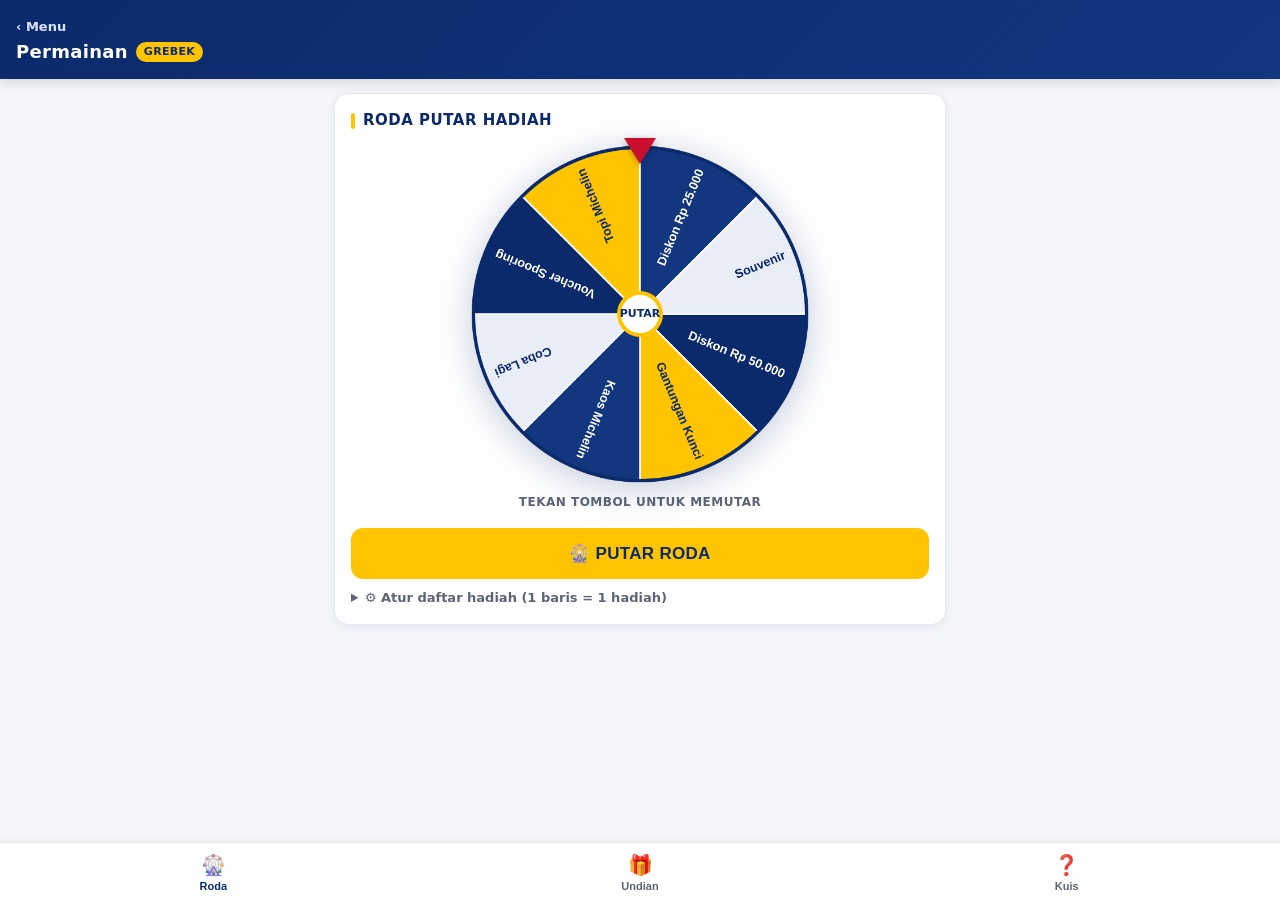
==== games.html @ 7a2faae4 "Add files via upload" ====
<!DOCTYPE html>
<html lang="id">
<head>
<meta charset="UTF-8">
<meta name="viewport" content="width=device-width, initial-scale=1.0, maximum-scale=1.0, user-scalable=no">
<title>Permainan — Grebek Pasar</title>
<link rel="stylesheet" href="assets/style.css">
<style>
  .wheel-wrap{position:relative;width:min(88vw,340px);margin:8px auto 4px}
  canvas#wheel{width:100%;height:auto;display:block;filter:drop-shadow(0 6px 18px rgba(11,42,107,.25))}
  .pointer{position:absolute;top:-6px;left:50%;transform:translateX(-50%);
    width:0;height:0;border-left:16px solid transparent;border-right:16px solid transparent;
    border-top:26px solid var(--red);z-index:5;filter:drop-shadow(0 2px 3px rgba(0,0,0,.3))}
  .hub{position:absolute;top:50%;left:50%;transform:translate(-50%,-50%);width:46px;height:46px;
    background:#fff;border:4px solid var(--gold);border-radius:50%;display:flex;align-items:center;
    justify-content:center;font-weight:800;color:var(--blue);font-size:11px;z-index:4}
  .result{text-align:center;font-size:22px;font-weight:800;color:var(--blue);min-height:30px;margin:10px 0 4px}
  .result small{display:block;font-size:12px;color:var(--muted);font-weight:600;text-transform:uppercase;letter-spacing:.5px}
  .draw-box{text-align:center;padding:22px;background:linear-gradient(135deg,#fffef7,#fff6d6);
    border-radius:12px;border:2px dashed var(--gold)}
  .draw-name{font-size:30px;font-weight:800;color:var(--blue);min-height:40px;margin:8px 0}
  .draw-sub{font-size:12px;color:var(--muted)}
  .winner{display:flex;align-items:center;gap:8px;padding:9px 0;border-bottom:1px solid var(--line);font-weight:700}
  .winner:last-child{border-bottom:none}
  details{margin-top:10px}
  summary{cursor:pointer;font-size:13px;font-weight:700;color:var(--muted)}
  details textarea{margin-top:8px;min-height:120px}

  /* quiz */
  .q-num{font-size:12px;font-weight:800;color:var(--gold);letter-spacing:1px;text-transform:uppercase}
  .q-text{font-size:18px;font-weight:700;margin:6px 0 14px;line-height:1.35}
  .opt{display:block;width:100%;text-align:left;padding:13px 14px;border:1.5px solid var(--line);
    border-radius:11px;background:#fbfcfe;font-size:15px;font-weight:600;margin-bottom:9px;cursor:pointer;transition:.12s}
  .opt.correct{background:#e3f6ec;border-color:var(--green);color:var(--green)}
  .opt.wrong{background:#fbe3e7;border-color:var(--red);color:var(--red)}
  .opt:disabled{cursor:default}
  .q-progress{height:6px;background:var(--line);border-radius:3px;overflow:hidden;margin-bottom:14px}
  .q-progress div{height:100%;background:var(--gold);width:0;transition:.3s}
  .score{text-align:center}
  .score .big{font-size:44px;font-weight:800;color:var(--blue)}

  /* confetti */
  .conf{position:fixed;top:-10px;width:10px;height:14px;z-index:60;pointer-events:none;border-radius:2px}
</style>
</head>
<body class="pad-bottom">
<header class="app-header">
  <a class="back" href="index.html">‹ Menu</a>
  <div class="brand">Permainan <span class="tag">Grebek</span></div>
</header>

<div class="wrap">
  <!-- RODA PUTAR -->
  <div id="pgWheel">
    <div class="card">
      <h2>Roda Putar Hadiah</h2>
      <div class="wheel-wrap">
        <div class="pointer"></div>
        <canvas id="wheel" width="600" height="600"></canvas>
        <div class="hub">PUTAR</div>
      </div>
      <div class="result" id="wheelResult"><small>Tekan tombol untuk memutar</small></div>
      <button class="btn btn-gold" id="spinBtn">🎡 PUTAR RODA</button>
      <details>
        <summary>⚙ Atur daftar hadiah (1 baris = 1 hadiah)</summary>
        <textarea id="prizeEdit"></textarea>
        <button class="btn btn-ghost btn-sm" id="savePrize" style="margin-top:8px">Simpan Hadiah</button>
      </details>
    </div>
  </div>

  <!-- UNDIAN -->
  <div id="pgDraw" class="hidden">
    <div class="card">
      <h2>Undian Nama Terdaftar</h2>
      <div class="draw-box">
        <div class="draw-sub">Peserta: <b id="drawCount">0</b> orang</div>
        <div class="draw-name" id="drawName">—</div>
        <div class="draw-sub" id="drawWa"></div>
      </div>
      <div class="btn-row">
        <button class="btn btn-gold btn-sm" id="drawBtn">🎁 UNDI</button>
        <button class="btn btn-ghost btn-sm" id="resetWin">Reset</button>
      </div>
      <div id="winnerList" style="margin-top:12px"></div>
      <details>
        <summary>⚙ Peserta kosong? Tempel nama manual (1 baris = 1 nama)</summary>
        <textarea id="manualNames" placeholder="Pak Suyatno&#10;Bu Marni&#10;Pak Joko"></textarea>
        <button class="btn btn-ghost btn-sm" id="useManual" style="margin-top:8px">Pakai Daftar Ini</button>
      </details>
    </div>
  </div>

  <!-- KUIS -->
  <div id="pgQuiz" class="hidden">
    <div class="card">
      <h2>Kuis Ban Berhadiah</h2>
      <div id="quizArea">
        <div class="q-progress"><div id="qBar"></div></div>
        <div class="q-num" id="qNum">Soal 1</div>
        <div class="q-text" id="qText"></div>
        <div id="qOpts"></div>
      </div>
      <div id="quizEnd" class="hidden score">
        <div class="q-num">Skor Kamu</div>
        <div class="big"><span id="qScore">0</span>/5</div>
        <p id="qMsg" style="color:var(--muted);font-size:14px"></p>
        <button class="btn btn-gold btn-sm" id="quizRetry">Main Lagi</button>
      </div>
    </div>
  </div>
</div>

<div class="nav">
  <button class="on" data-pg="pgWheel"><span class="ic">🎡</span>Roda</button>
  <button data-pg="pgDraw"><span class="ic">🎁</span>Undian</button>
  <button data-pg="pgQuiz"><span class="ic">❓</span>Kuis</button>
</div>

<div class="toast" id="toast">✓</div>

<script>
(function(){
  var toastEl=document.getElementById("toast"),tt;
  function toast(m,c){toastEl.textContent=m;toastEl.style.background=c||"var(--green)";toastEl.classList.add("show");clearTimeout(tt);tt=setTimeout(function(){toastEl.classList.remove("show");},1600);}

  /* nav */
  document.querySelectorAll(".nav button").forEach(function(b){
    b.addEventListener("click",function(){
      document.querySelectorAll(".nav button").forEach(function(x){x.classList.remove("on");});
      b.classList.add("on");
      ["pgWheel","pgDraw","pgQuiz"].forEach(function(p){document.getElementById(p).classList.add("hidden");});
      document.getElementById(b.getAttribute("data-pg")).classList.remove("hidden");
      if(b.getAttribute("data-pg")==="pgDraw")refreshDraw();
    });
  });

  /* ===== CONFETTI ===== */
  function confetti(){
    var colors=["#0b2a6b","#ffc400","#c8102e","#1f9d55","#12377f"];
    for(var i=0;i<70;i++){
      (function(){
        var d=document.createElement("div");d.className="conf";
        d.style.left=Math.random()*100+"vw";
        d.style.background=colors[Math.floor(Math.random()*colors.length)];
        d.style.transform="rotate("+Math.random()*360+"deg)";
        document.body.appendChild(d);
        var dur=1800+Math.random()*1400,drift=(Math.random()-.5)*160;
        d.animate([{transform:"translate(0,0) rotate(0)",opacity:1},
          {transform:"translate("+drift+"px,110vh) rotate("+(720+Math.random()*360)+"deg)",opacity:.9}],
          {duration:dur,easing:"cubic-bezier(.2,.6,.4,1)"}).onfinish=function(){d.remove();};
      })();
    }
  }

  /* ===== RODA PUTAR ===== */
  var PKEY="grebek_prizes";
  var defaultPrizes=["Diskon Rp 50.000","Gantungan Kunci","Kaos Michelin","Coba Lagi","Voucher Spooring","Topi Michelin","Diskon Rp 25.000","Souvenir"];
  var prizes=defaultPrizes.slice();
  try{var p=localStorage.getItem(PKEY);if(p)prizes=JSON.parse(p);}catch(e){}
  document.getElementById("prizeEdit").value=prizes.join("\n");

  var cv=document.getElementById("wheel"),ctx=cv.getContext("2d");
  var R=cv.width/2, rot=0, spinning=false;
  var palette=["#0b2a6b","#ffc400","#12377f","#e9edf6","#0b2a6b","#ffc400","#12377f","#e9edf6"];

  function draw(){
    var n=prizes.length,seg=2*Math.PI/n;
    ctx.clearRect(0,0,cv.width,cv.height);
    for(var i=0;i<n;i++){
      var a0=i*seg+rot,a1=a0+seg;
      ctx.beginPath();ctx.moveTo(R,R);ctx.arc(R,R,R-6,a0,a1);ctx.closePath();
      ctx.fillStyle=palette[i%palette.length];ctx.fill();
      ctx.strokeStyle="#fff";ctx.lineWidth=3;ctx.stroke();
      /* label */
      ctx.save();ctx.translate(R,R);ctx.rotate(a0+seg/2);
      var light=ctx.fillStyle==="#ffc400"||ctx.fillStyle==="#e9edf6";
      ctx.fillStyle=light?"#0b2a6b":"#fff";
      ctx.textAlign="right";ctx.font="bold 22px sans-serif";
      var t=prizes[i];if(t.length>16)t=t.slice(0,15)+"…";
      ctx.fillText(t,R-24,8);ctx.restore();
    }
    ctx.beginPath();ctx.arc(R,R,R-6,0,2*Math.PI);ctx.strokeStyle="#0b2a6b";ctx.lineWidth=6;ctx.stroke();
  }
  draw();

  function spin(){
    if(spinning||!prizes.length)return;spinning=true;
    document.getElementById("wheelResult").innerHTML="<small>Memutar…</small>";
    var n=prizes.length,seg=2*Math.PI/n;
    var target=rot+ (6+Math.random()*4)*2*Math.PI + Math.random()*2*Math.PI;
    var start=rot,dur=4200+Math.random()*600,t0=null;
    function ease(t){return 1-Math.pow(1-t,3);}
    function step(ts){
      if(!t0)t0=ts;var p=Math.min((ts-t0)/dur,1);
      rot=start+(target-start)*ease(p);draw();
      if(p<1)requestAnimationFrame(step);
      else{
        spinning=false;
        var norm=((rot%(2*Math.PI))+2*Math.PI)%(2*Math.PI);
        var a=((1.5*Math.PI-norm)%(2*Math.PI)+2*Math.PI)%(2*Math.PI);
        var idx=Math.floor(a/seg)%n;
        var prize=prizes[idx];
        document.getElementById("wheelResult").innerHTML="<small>Selamat, dapat</small>"+prize;
        if(!/coba lagi/i.test(prize))confetti();
      }
    }
    requestAnimationFrame(step);
  }
  document.getElementById("spinBtn").addEventListener("click",spin);
  document.querySelector(".hub").addEventListener("click",spin);
  document.getElementById("savePrize").addEventListener("click",function(){
    var arr=document.getElementById("prizeEdit").value.split("\n").map(function(s){return s.trim();}).filter(Boolean);
    if(arr.length<2){toast("Minimal 2 hadiah","#c8102e");return;}
    prizes=arr;try{localStorage.setItem(PKEY,JSON.stringify(prizes));}catch(e){}
    draw();toast("Hadiah tersimpan ✓");
  });

  /* ===== UNDIAN ===== */
  var WON="grebek_pasar_won",manualList=null;
  function getPool(){
    if(manualList)return manualList.map(function(nm,i){return{id:"m"+i,nama:nm,wa:"",lokasi:"Manual"};});
    var data=[];try{var v=localStorage.getItem("grebek_pasar_2026");if(v)data=JSON.parse(v);}catch(e){}
    return data.filter(function(d){return d.undian;});
  }
  function getWon(){try{var v=localStorage.getItem(WON);return v?JSON.parse(v):[];}catch(e){return [];}}
  function setWon(v){try{localStorage.setItem(WON,JSON.stringify(v));}catch(e){}}
  function refreshDraw(){
    var pool=getPool(),won=getWon();
    var remain=pool.filter(function(d){return won.indexOf(d.id)<0;});
    document.getElementById("drawCount").textContent=remain.length;
    var wl=document.getElementById("winnerList");
    var winners=pool.filter(function(d){return won.indexOf(d.id)>=0;});
    if(!winners.length){wl.innerHTML="";return;}
    wl.innerHTML='<label class="first">Pemenang</label>';
    winners.forEach(function(d){wl.innerHTML+='<div class="winner">🏆 '+esc(d.nama)+' <span style="font-weight:400;color:var(--muted);font-size:13px">'+esc(d.wa||"")+'</span></div>';});
  }
  function esc(s){return(s||"").replace(/[<>&"]/g,function(c){return{"<":"&lt;",">":"&gt;","&":"&amp;",'"':"&quot;"}[c];});}
  document.getElementById("drawBtn").addEventListener("click",function(){
    var pool=getPool(),won=getWon();
    var remain=pool.filter(function(d){return won.indexOf(d.id)<0;});
    if(!remain.length){toast("Tidak ada peserta","#c8102e");return;}
    var nameEl=document.getElementById("drawName"),waEl=document.getElementById("drawWa"),s=0,max=20;
    var iv=setInterval(function(){
      var r=remain[Math.floor(Math.random()*remain.length)];nameEl.textContent=r.nama;waEl.textContent="";s++;
      if(s>=max){clearInterval(iv);
        var w=remain[Math.floor(Math.random()*remain.length)];
        nameEl.textContent="🎉 "+w.nama;waEl.textContent=(w.wa||"")+" · "+(w.lokasi||"");
        won.push(w.id);setWon(won);refreshDraw();confetti();
      }
    },70);
  });
  document.getElementById("resetWin").addEventListener("click",function(){
    if(!confirm("Reset daftar pemenang?"))return;setWon([]);refreshDraw();
    document.getElementById("drawName").textContent="—";document.getElementById("drawWa").textContent="";
  });
  document.getElementById("useManual").addEventListener("click",function(){
    var arr=document.getElementById("manualNames").value.split("\n").map(function(s){return s.trim();}).filter(Boolean);
    if(!arr.length){toast("Isi nama dulu","#c8102e");return;}
    manualList=arr;setWon([]);refreshDraw();toast(arr.length+" nama dipakai ✓");
  });

  /* ===== KUIS ===== */
  var quiz=[
    {q:"Michelin XCD2 dirancang untuk kendaraan jenis apa?",o:["Motor sport","Pick-up / truk kecil (LCV)","Sepeda","Bus tingkat"],a:1},
    {q:"Apa keunggulan utama ban untuk kendaraan muatan?",o:["Warna mengkilap","Daya tahan & efisiensi cost-per-km","Suara mesin","Bentuk pelek"],a:1},
    {q:"Tekanan angin ban yang benar membuat…",o:["Boros BBM","Ban cepat botak","Ban awet & irit BBM","Setir berat"],a:2},
    {q:"BFGoodrich (BFG) On-Road cocok untuk?",o:["Balap F1","Pemakaian harian di jalan aspal","Perahu","Pesawat"],a:1},
    {q:"Kapan sebaiknya ban diganti?",o:["Saat warna pudar","Saat kembangan sudah tipis / aus","Setiap minggu","Tidak pernah"],a:1}
  ];
  var qi=0,qScore=0;
  function loadQ(){
    document.getElementById("quizArea").classList.remove("hidden");
    document.getElementById("quizEnd").classList.add("hidden");
    var item=quiz[qi];
    document.getElementById("qNum").textContent="Soal "+(qi+1)+" / "+quiz.length;
    document.getElementById("qText").textContent=item.q;
    document.getElementById("qBar").style.width=((qi)/quiz.length*100)+"%";
    var box=document.getElementById("qOpts");box.innerHTML="";
    item.o.forEach(function(opt,i){
      var b=document.createElement("button");b.className="opt";b.textContent=opt;
      b.addEventListener("click",function(){
        var all=box.querySelectorAll(".opt");all.forEach(function(x){x.disabled=true;});
        if(i===item.a){b.classList.add("correct");qScore++;}
        else{b.classList.add("wrong");all[item.a].classList.add("correct");}
        setTimeout(function(){qi++;if(qi<quiz.length)loadQ();else endQuiz();},900);
      });
      box.appendChild(b);
    });
  }
  function endQuiz(){
    document.getElementById("quizArea").classList.add("hidden");
    document.getElementById("quizEnd").classList.remove("hidden");
    document.getElementById("qScore").textContent=qScore;
    var msg=qScore>=4?"Hebat! Layak dapat hadiah 🎁":qScore>=2?"Lumayan! Coba lagi ya":"Belajar dulu di stand Michelin 😄";
    document.getElementById("qMsg").textContent=msg;
    if(qScore>=4)confetti();
  }
  document.getElementById("quizRetry").addEventListener("click",function(){qi=0;qScore=0;loadQ();});
  loadQ();
})();
</script>
</body>
</html>
---- assets/style.css ----
/* ===== Grebek Pasar Michelin — shared style ===== */
:root{
  --blue:#0b2a6b;        /* Michelin blue */
  --blue-2:#12377f;
  --gold:#ffc400;        /* Michelin yellow */
  --red:#c8102e;         /* BFG red */
  --ink:#101725;
  --muted:#5b6577;
  --line:#e4e8ef;
  --bg:#f4f6fa;
  --card:#ffffff;
  --green:#1f9d55;
  --shadow:0 2px 10px rgba(11,42,107,.08);
  --radius:14px;
}
*{box-sizing:border-box;-webkit-tap-highlight-color:transparent}
html,body{margin:0;padding:0}
body{
  font-family:-apple-system,"Segoe UI",Roboto,system-ui,Arial,sans-serif;
  background:var(--bg);color:var(--ink);font-size:16px;line-height:1.45;
}
a{color:var(--blue);text-decoration:none}

/* header */
.app-header{
  background:linear-gradient(135deg,var(--blue),var(--blue-2));
  color:#fff;padding:14px 16px;position:sticky;top:0;z-index:20;
  box-shadow:0 3px 12px rgba(0,0,0,.15);
}
.brand{display:flex;align-items:center;gap:8px;font-weight:800;letter-spacing:.3px;font-size:18px}
.brand .tag{background:var(--gold);color:var(--blue);font-size:11px;font-weight:800;
  padding:2px 8px;border-radius:20px;text-transform:uppercase}
.app-header .setup{display:flex;gap:8px;margin-top:10px}
.app-header input,.app-header select{
  flex:1;min-width:0;padding:9px 10px;border-radius:10px;border:none;font-size:14px;
  background:rgba(255,255,255,.95);color:var(--ink)
}
.back{color:#dbe4ff;font-size:13px;font-weight:600;display:inline-block;margin-bottom:2px}

.wrap{max-width:640px;margin:0 auto;padding:14px}

/* cards */
.card{background:var(--card);border-radius:var(--radius);padding:16px;box-shadow:var(--shadow);
  border:1px solid var(--line);margin-bottom:14px}
.card h2{margin:0 0 12px;font-size:15px;text-transform:uppercase;letter-spacing:.5px;color:var(--blue);
  display:flex;align-items:center;gap:8px}
.card h2::before{content:"";width:4px;height:16px;background:var(--gold);border-radius:2px}

/* tally */
.tally{display:grid;grid-template-columns:repeat(3,1fr);gap:8px;margin-bottom:14px}
.stat{background:var(--card);border-radius:var(--radius);padding:12px 10px;text-align:center;
  box-shadow:var(--shadow);border:1px solid var(--line)}
.stat b{display:block;font-size:26px;line-height:1;color:var(--blue);font-weight:800}
.stat span{font-size:11px;color:var(--muted);text-transform:uppercase;letter-spacing:.4px}
.stat.gold b{color:#b98a00}
.stat.green b{color:var(--green)}

/* form */
label{display:block;font-size:12px;font-weight:700;color:var(--muted);
  text-transform:uppercase;letter-spacing:.4px;margin:12px 0 6px}
label.first{margin-top:0}
input[type=text],input[type=tel],input[type=number],textarea{
  width:100%;padding:12px;border:1.5px solid var(--line);border-radius:10px;font-size:16px;
  font-family:inherit;background:#fbfcfe}
input:focus,textarea:focus,select:focus{outline:none;border-color:var(--blue);background:#fff}
textarea{resize:vertical;min-height:52px}

.chips{display:flex;flex-wrap:wrap;gap:8px}
.chip{flex:1;min-width:calc(50% - 4px);text-align:center;padding:11px 8px;border:1.5px solid var(--line);
  border-radius:10px;font-size:14px;font-weight:600;background:#fbfcfe;cursor:pointer;user-select:none;transition:.12s}
.chip.on{background:var(--blue);color:#fff;border-color:var(--blue)}
.chip.on.gold{background:var(--gold);color:var(--blue);border-color:var(--gold)}
.chip.on.red{background:var(--red);color:#fff;border-color:var(--red)}
.chip.on.green{background:var(--green);color:#fff;border-color:var(--green)}
.chip.on.grey{background:var(--muted);color:#fff;border-color:var(--muted)}

.row{display:flex;gap:10px}
.row>div{flex:1}
.undian-row{display:flex;align-items:center;gap:10px;margin-top:14px;background:#fffbe6;
  border:1.5px solid var(--gold);border-radius:10px;padding:10px 12px}
.undian-row input{width:22px;height:22px;accent-color:var(--blue)}
.undian-row label{margin:0;color:var(--blue);text-transform:none;font-size:14px}

/* buttons */
.btn{width:100%;padding:15px;border:none;border-radius:12px;font-size:17px;font-weight:800;
  cursor:pointer;letter-spacing:.3px}
.btn-blue{background:var(--blue);color:#fff;box-shadow:0 4px 14px rgba(11,42,107,.3)}
.btn-blue:active{transform:translateY(1px)}
.btn-ghost{background:#fff;color:var(--blue);border:1.5px solid var(--blue)}
.btn-gold{background:var(--gold);color:var(--blue)}
.btn-red{background:var(--red);color:#fff}
.btn-sm{padding:10px;font-size:14px}
.btn-row{display:flex;gap:10px;margin-top:6px}

.hidden{display:none}

/* toast */
.toast{position:fixed;left:50%;bottom:100px;transform:translateX(-50%) translateY(20px);
  background:var(--green);color:#fff;padding:12px 22px;border-radius:30px;font-weight:700;
  box-shadow:0 6px 20px rgba(0,0,0,.25);opacity:0;transition:.25s;z-index:50;pointer-events:none}
.toast.show{opacity:1;transform:translateX(-50%) translateY(0)}

/* bottom nav */
.nav{position:fixed;bottom:0;left:0;right:0;background:#fff;border-top:1px solid var(--line);
  display:flex;z-index:30;box-shadow:0 -2px 10px rgba(0,0,0,.05)}
.nav button{flex:1;background:none;border:none;padding:10px 4px 8px;font-size:11px;font-weight:700;
  color:var(--muted);cursor:pointer;display:flex;flex-direction:column;align-items:center;gap:3px}
.nav button.on{color:var(--blue)}
.nav .ic{font-size:20px}

.warn{background:#fff3d1;border:1px solid var(--gold);color:#7a5a00;font-size:12px;
  padding:8px 10px;border-radius:8px;margin-bottom:12px;line-height:1.4}
.pad-bottom{padding-bottom:90px}
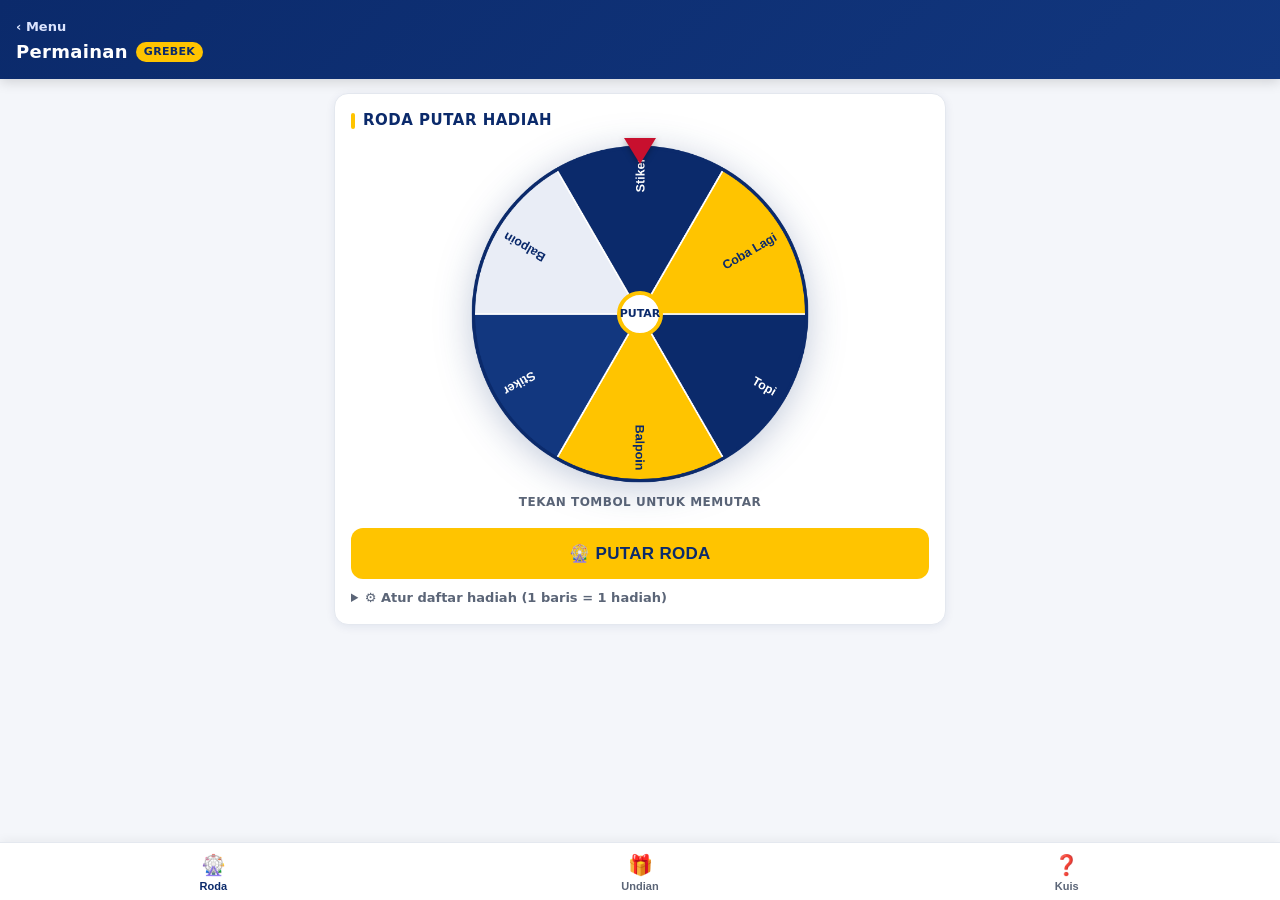
==== commit 368eb53f: "Add files via upload" ====
--- a/games.html
+++ b/games.html
@@ -155,7 +155,7 @@
 
   /* ===== RODA PUTAR ===== */
   var PKEY="grebek_prizes";
-  var defaultPrizes=["Diskon Rp 50.000","Gantungan Kunci","Kaos Michelin","Coba Lagi","Voucher Spooring","Topi Michelin","Diskon Rp 25.000","Souvenir"];
+  var defaultPrizes=["Topi","Balpoin","Stiker","Balpoin","Stiker","Coba Lagi"];
   var prizes=defaultPrizes.slice();
   try{var p=localStorage.getItem(PKEY);if(p)prizes=JSON.parse(p);}catch(e){}
   document.getElementById("prizeEdit").value=prizes.join("\n");
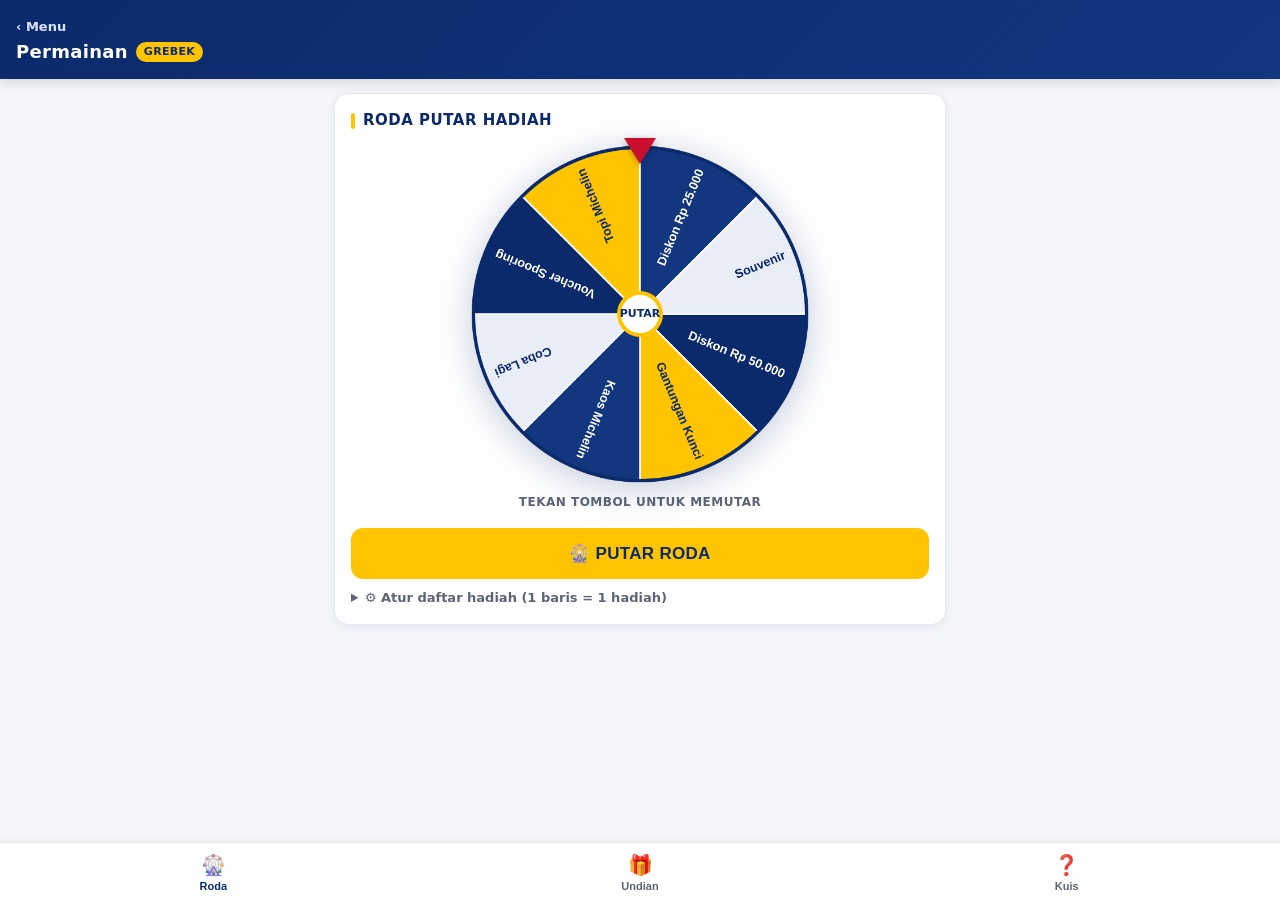
==== commit 55c2c794: "Add files via upload" ====
--- a/games.html
+++ b/games.html
@@ -155,7 +155,7 @@
 
   /* ===== RODA PUTAR ===== */
   var PKEY="grebek_prizes";
-  var defaultPrizes=["Topi","Balpoin","Stiker","Balpoin","Stiker","Coba Lagi"];
+  var defaultPrizes=["Diskon Rp 50.000","Gantungan Kunci","Kaos Michelin","Coba Lagi","Voucher Spooring","Topi Michelin","Diskon Rp 25.000","Souvenir"];
   var prizes=defaultPrizes.slice();
   try{var p=localStorage.getItem(PKEY);if(p)prizes=JSON.parse(p);}catch(e){}
   document.getElementById("prizeEdit").value=prizes.join("\n");
